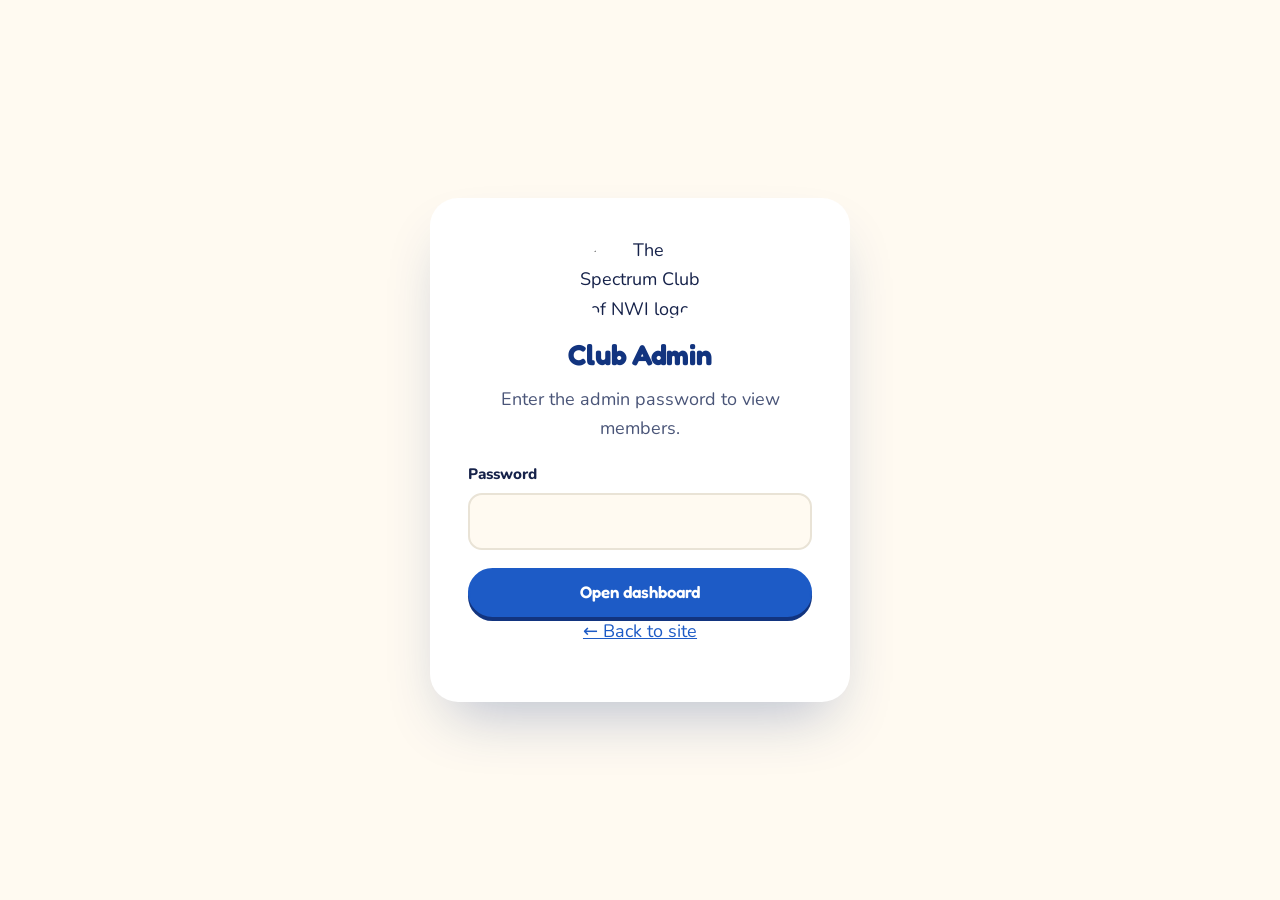
==== admin.html @ 2290398e "Add Spectrum Club website" ====
<!doctype html>
<html lang="en">
<head>
  <meta charset="utf-8" />
  <meta name="viewport" content="width=device-width, initial-scale=1" />
  <meta name="robots" content="noindex" />
  <title>Club Admin · Spectrum Club of NWI</title>
  <link rel="icon" href="assets/favicon.jpg" />
  <link href="https://fonts.googleapis.com/css2?family=Fredoka:wght@500;600;700&family=Nunito:wght@400;600;700;800&display=swap" rel="stylesheet" />
  <link rel="stylesheet" href="styles.css" />
  <style>
    body { background: var(--cream); }
    .gate { min-height: 100vh; display: grid; place-items: center; padding: 20px; }
    .gate .card { width: min(420px, 100%); text-align: center; }
    .gate img { width: 120px; margin: 0 auto 14px; border-radius: 50%; }
    .gate h1 { font-size: 1.8rem; }
    .gate p { color: var(--ink-2); }
    .gate .field { text-align: left; }
    .dash { display: none; padding: 36px 0 80px; }
    .dash.on { display: block; }
    .topbar { display: flex; align-items: center; justify-content: space-between; gap: 16px; flex-wrap: wrap; margin-bottom: 28px; }
    .topbar .actions { display: flex; gap: 10px; flex-wrap: wrap; }
    .banner { background: #fff6dc; border: 2px solid #ffe08a; color: #6b5200; border-radius: 16px; padding: 12px 18px; font-size: .95rem; margin-bottom: 24px; }
    .stats { display: grid; grid-template-columns: repeat(3, 1fr); gap: 18px; margin-bottom: 28px; }
    .stat { background: #fff; border-radius: 22px; padding: 22px 24px; box-shadow: var(--shadow); border-top: 6px solid var(--c, var(--blue)); }
    .stat small { display: block; font-weight: 800; text-transform: uppercase; letter-spacing: .1em; font-size: .78rem; color: var(--ink-2); }
    .stat b { font-family: var(--display); font-size: 2.8rem; color: var(--navy); line-height: 1.1; }
    .tabs { display: flex; gap: 8px; margin-bottom: 16px; }
    .tab { font: inherit; font-weight: 800; border: 2px solid var(--line); background: #fff; color: var(--ink); padding: 8px 18px; border-radius: 999px; cursor: pointer; }
    .tab[aria-selected=true] { background: var(--navy); border-color: var(--navy); color: #fff; }
    .panel { background: #fff; border-radius: 22px; box-shadow: var(--shadow); padding: 20px; }
    .panel input[type=search] { margin-bottom: 14px; }
    .table-wrap { overflow-x: auto; }
    table { width: 100%; border-collapse: collapse; font-size: .95rem; }
    th { text-align: left; font-size: .78rem; text-transform: uppercase; letter-spacing: .08em; color: var(--ink-2); padding: 10px 12px; border-bottom: 2px solid var(--line); white-space: nowrap; }
    td { padding: 12px; border-bottom: 1px solid var(--line); vertical-align: top; }
    tr:hover td { background: var(--cream); }
    .pill { display: inline-block; font-size: .8rem; font-weight: 800; padding: 2px 10px; border-radius: 999px; background: #e3f6e9; color: var(--green); }
    .empty { text-align: center; color: var(--ink-2); padding: 40px 10px; }
    .updated { color: var(--ink-2); font-size: .85rem; margin: 12px 0 0; }
    @media (max-width: 640px) { .stats { grid-template-columns: 1fr; } }
  </style>
</head>
<body>
  <section class="gate" id="gate">
    <form class="card" id="gate-form">
      <img src="assets/logo.jpg" alt="The Spectrum Club of NWI logo" />
      <h1>Club Admin</h1>
      <p>Enter the admin password to view members.</p>
      <div class="field">
        <label for="pass">Password</label>
        <input id="pass" type="password" autocomplete="current-password" required />
      </div>
      <button class="btn btn-block" id="gate-btn">Open dashboard</button>
      <p class="form-error" role="alert"></p>
      <p><a href="index.html">← Back to site</a></p>
    </form>
  </section>

  <section class="dash" id="dash">
    <div class="wrap">
      <div class="topbar">
        <a href="index.html" class="brand"><img src="assets/logo.jpg" alt="" width="48" height="48" /><span>Club Admin <em>Spectrum Club of NWI</em></span></a>
        <div class="actions">
          <button class="btn btn-ghost btn-sm" id="refresh">Refresh</button>
          <button class="btn btn-ghost btn-sm" id="export">Download CSV</button>
          <button class="btn btn-sm" id="logout">Log out</button>
        </div>
      </div>

      <div class="banner" id="demo-banner" hidden>
        <b>Demo mode:</b> the sign-ups shown here are only saved in this browser. Once the Google Sheet is connected (see SETUP.md), this dashboard shows every real member.
      </div>

      <div class="stats">
        <div class="stat" style="--c: var(--blue)"><small>Total members</small><b id="s-total">0</b></div>
        <div class="stat" style="--c: var(--green)"><small>Joined this month</small><b id="s-month">0</b></div>
        <div class="stat" style="--c: var(--purple)"><small>Messages</small><b id="s-msgs">0</b></div>
      </div>

      <div class="tabs" role="tablist">
        <button class="tab" role="tab" aria-selected="true" data-tab="members">Members</button>
        <button class="tab" role="tab" aria-selected="false" data-tab="messages">Messages</button>
      </div>
      <div class="panel">
        <input type="search" id="q" placeholder="Search by name, email, or phone…" aria-label="Search" />
        <div class="table-wrap"><table id="table"></table></div>
      </div>
      <p class="updated" id="updated"></p>
    </div>
  </section>

  <script src="config.js"></script>
  <script>
  (() => {
    const API = (window.SITE_CONFIG || {}).API_URL;
    const DEMO_PASS = "spectrum";
    const $ = s => document.querySelector(s);
    const ss = {
      get: k => { try { return sessionStorage.getItem(k); } catch { return null; } },
      set: (k, v) => { try { sessionStorage.setItem(k, v); } catch {} },
      del: k => { try { sessionStorage.removeItem(k); } catch {} },
    };
    const readLocal = k => { try { return JSON.parse(localStorage.getItem(k)) || []; } catch { return []; } };
    const esc = s => String(s ?? "").replace(/[&<>"']/g, c => ({ "&": "&amp;", "<": "&lt;", ">": "&gt;", '"': "&quot;", "'": "&#39;" }[c]));
    const fmt = iso => iso ? new Date(iso).toLocaleDateString(undefined, { month: "short", day: "numeric", year: "numeric" }) : "";

    let tab = "members";
    let db = { members: [], messages: [] };

    const cols = {
      members: [["name", "Name"], ["email", "Email"], ["phone", "Phone"], ["signupFor", "Signing up for"], ["participant", "Participant(s)"], ["waiver", "Waiver"], ["submittedAt", "Joined"]],
      messages: [["name", "Name"], ["email", "Email"], ["message", "Message"], ["submittedAt", "Received"]],
    };

    /* Load data: from the Google Sheet when connected, otherwise this browser (demo). */
    async function load(key) {
      if (!API) {
        if (key !== DEMO_PASS) throw new Error("unauthorized");
        return { members: readLocal("spectrum_members"), messages: readLocal("spectrum_messages") };
      }
      const res = await fetch(API, {
        method: "POST",
        headers: { "Content-Type": "text/plain;charset=utf-8" },
        body: JSON.stringify({ action: "list", key }),
      });
      const out = await res.json();
      if (!out.ok) throw new Error(out.error || "failed");
      return { members: out.members || [], messages: out.messages || [] };
    }

    function render() {
      const now = new Date();
      $("#s-total").textContent = db.members.length;
      $("#s-month").textContent = db.members.filter(m => { const d = new Date(m.submittedAt); return d.getMonth() === now.getMonth() && d.getFullYear() === now.getFullYear(); }).length;
      $("#s-msgs").textContent = db.messages.length;

      const q = $("#q").value.trim().toLowerCase();
      const rows = db[tab].slice().reverse().filter(r => !q || JSON.stringify(r).toLowerCase().includes(q));
      const c = cols[tab];
      const head = `<thead><tr>${c.map(([, l]) => `<th>${l}</th>`).join("")}</tr></thead>`;
      const body = rows.length
        ? rows.map(r => `<tr>${c.map(([k]) => {
            if (k === "waiver") return `<td><span class="pill">✓ Signed</span><br><small>${esc(r.signature)}</small></td>`;
            if (k === "submittedAt") return `<td>${fmt(r[k])}</td>`;
            if (k === "email") return `<td><a href="mailto:${esc(r[k])}">${esc(r[k])}</a></td>`;
            return `<td>${esc(r[k]) || "—"}</td>`;
          }).join("")}</tr>`).join("")
        : `<tr><td class="empty" colspan="${c.length}">${q ? "No matches." : tab === "members" ? "No members yet. Sign-ups will appear here." : "No messages yet."}</td></tr>`;
      $("#table").innerHTML = head + `<tbody>${body}</tbody>`;
      $("#updated").textContent = `Last updated ${new Date().toLocaleTimeString([], { hour: "numeric", minute: "2-digit" })}`;
    }

    async function unlock(key, btn) {
      const label = btn.textContent;
      btn.disabled = true; btn.textContent = "Loading…";
      try {
        db = await load(key);
        ss.set("spectrum_admin_key", key);
        $("#gate").style.display = "none";
        $("#dash").classList.add("on");
        $("#demo-banner").hidden = !!API;
        render();
        return true;
      } catch (err) {
        ss.del("spectrum_admin_key");
        $(".form-error").textContent = err.message === "unauthorized"
          ? "That password isn't right."
          : "Couldn't reach the member list. Check your connection and try again.";
        return false;
      } finally {
        btn.disabled = false; btn.textContent = label;
      }
    }

    const saved = ss.get("spectrum_admin_key");
    if (saved) unlock(saved, $("#gate-btn"));

    $("#gate-form").addEventListener("submit", e => {
      e.preventDefault();
      $(".form-error").textContent = "";
      unlock($("#pass").value, $("#gate-btn"));
    });
    $("#refresh").addEventListener("click", e => unlock(ss.get("spectrum_admin_key") || "", e.currentTarget));
    $("#logout").addEventListener("click", () => { ss.del("spectrum_admin_key"); location.reload(); });
    document.querySelectorAll(".tab").forEach(t => t.addEventListener("click", () => {
      tab = t.dataset.tab;
      document.querySelectorAll(".tab").forEach(x => x.setAttribute("aria-selected", x === t));
      render();
    }));
    $("#q").addEventListener("input", render);
    $("#export").addEventListener("click", () => {
      const keys = tab === "members"
        ? ["name", "email", "phone", "signupFor", "participant", "signature", "waiverSignedAt", "submittedAt"]
        : ["name", "email", "message", "submittedAt"];
      const csv = [keys.join(","), ...db[tab].map(r => keys.map(k => `"${String(r[k] ?? "").replace(/"/g, '""')}"`).join(","))].join("\n");
      const a = document.createElement("a");
      a.href = URL.createObjectURL(new Blob([csv], { type: "text/csv" }));
      a.download = `spectrum-club-${tab}-${new Date().toISOString().slice(0, 10)}.csv`;
      a.click();
    });
  })();
  </script>
</body>
</html>
---- styles.css ----
/* ============================================================
   The Spectrum Club of NWI — styles
   Colors pulled straight from the club logo.
   ============================================================ */
:root {
  --navy: #12347f;
  --blue: #1d5bc6;
  --blue-soft: #e7efff;
  --red: #e8262f;
  --yellow: #ffbf1a;
  --green: #1f9b45;
  --purple: #5a2ca0;
  --ink: #16224a;
  --ink-2: #4a5578;
  --cream: #fffaf1;
  --paper: #ffffff;
  --line: #e9e3d6;
  --radius: 22px;
  --shadow: 0 1px 2px rgba(18, 52, 127, .06), 0 10px 30px -10px rgba(18, 52, 127, .18);
  --shadow-lg: 0 30px 60px -20px rgba(18, 52, 127, .30);
  --display: "Fredoka", "Nunito", system-ui, sans-serif;
  --body: "Nunito", system-ui, -apple-system, sans-serif;
}

*, *::before, *::after { box-sizing: border-box; }
html { scroll-behavior: smooth; scroll-padding-top: 84px; }
body {
  margin: 0;
  font-family: var(--body);
  font-size: 18px;
  line-height: 1.65;
  color: var(--ink);
  background: var(--cream);
  -webkit-font-smoothing: antialiased;
  overflow-x: hidden;
}
img { max-width: 100%; height: auto; display: block; }
a { color: var(--blue); }
h1, h2, h3, h4 { font-family: var(--display); line-height: 1.1; margin: 0 0 .5em; color: var(--navy); font-weight: 700; letter-spacing: -.01em; }
h2 { font-size: clamp(2rem, 4.2vw, 3.1rem); }
h3 { font-size: 1.35rem; }
p { margin: 0 0 1em; }

.wrap { width: min(1160px, 100% - 40px); margin-inline: auto; }
.skip { position: absolute; left: -999px; top: 8px; background: var(--navy); color: #fff; padding: 8px 14px; border-radius: 10px; z-index: 100; }
.skip:focus { left: 8px; }
:focus-visible { outline: 3px solid var(--yellow); outline-offset: 3px; border-radius: 8px; }

/* ---------- buttons ---------- */
.btn {
  --bg: var(--blue);
  display: inline-flex; align-items: center; justify-content: center; gap: .5em;
  font-family: var(--display); font-weight: 600; font-size: 1.05rem;
  color: #fff; background: var(--bg);
  border: 2px solid var(--bg); border-radius: 999px;
  padding: .75em 1.5em; text-decoration: none; cursor: pointer;
  box-shadow: 0 4px 0 var(--navy);
  transition: transform .15s ease, box-shadow .15s ease, background .2s;
}
.btn:hover { transform: translateY(-2px); box-shadow: 0 6px 0 var(--navy); }
.btn:active { transform: translateY(3px); box-shadow: 0 1px 0 var(--navy); }
.btn-ghost { background: transparent; color: var(--navy); border-color: var(--navy); box-shadow: 0 4px 0 var(--navy); }
.btn-ghost:hover { background: var(--paper); }
.btn-sm { font-size: .95rem; padding: .5em 1.15em; box-shadow: 0 3px 0 var(--navy); }
.btn-lg { font-size: 1.15rem; padding: .85em 1.7em; }
.btn-block { width: 100%; }

/* ---------- nav ---------- */
.nav {
  position: sticky; top: 0; z-index: 50;
  background: color-mix(in srgb, var(--cream) 85%, transparent);
  backdrop-filter: saturate(1.4) blur(12px);
  -webkit-backdrop-filter: saturate(1.4) blur(12px);
  border-bottom: 1px solid transparent;
  transition: border-color .2s, box-shadow .2s;
}
.nav.scrolled { border-color: var(--line); box-shadow: 0 6px 20px -16px rgba(18,52,127,.4); }
.nav-inner { display: flex; align-items: center; justify-content: space-between; height: 76px; }
.brand { display: flex; align-items: center; gap: 12px; text-decoration: none; color: var(--navy); font-family: var(--display); font-weight: 700; font-size: 1.15rem; line-height: 1.05; }
.brand img { border-radius: 50%; background: #fff; box-shadow: 0 0 0 2px #fff, 0 0 0 4px var(--blue-soft); }
.brand em { display: block; font-style: normal; font-weight: 500; font-size: .8em; color: var(--blue); }
.nav-links { display: flex; align-items: center; gap: 30px; }
.nav-links a:not(.btn) { color: var(--ink); text-decoration: none; font-weight: 700; font-size: 1rem; position: relative; }
.nav-links a:not(.btn)::after { content: ""; position: absolute; left: 0; right: 0; bottom: -4px; height: 3px; border-radius: 3px; background: var(--yellow); transform: scaleX(0); transition: transform .2s; }
.nav-links a:not(.btn):hover::after, .nav-links a.active::after { transform: scaleX(1); }
.menu-btn { display: none; background: none; border: 0; padding: 10px; cursor: pointer; }
.menu-btn span { display: block; width: 24px; height: 3px; border-radius: 3px; background: var(--navy); margin: 4px 0; transition: transform .2s, opacity .2s; }

/* ---------- hero ---------- */
.hero { position: relative; padding: 64px 0 0; overflow: hidden; }
.hero-inner { display: grid; grid-template-columns: 1.1fr .9fr; gap: 48px; align-items: center; padding-bottom: 88px; position: relative; z-index: 1; }
.eyebrow { display: inline-flex; align-items: center; gap: 10px; font-weight: 800; text-transform: uppercase; letter-spacing: .12em; font-size: .8rem; color: var(--blue); background: var(--paper); padding: 8px 16px; border-radius: 999px; box-shadow: var(--shadow); }
.eyebrow .dot { width: 10px; height: 10px; border-radius: 50%; background: conic-gradient(var(--red), var(--yellow), var(--green), var(--blue), var(--purple), var(--red)); }
.hero h1 { font-size: clamp(2.7rem, 6.4vw, 5rem); margin: 22px 0 22px; }
.hl { position: relative; white-space: nowrap; color: var(--blue); }
.hl::after { content: ""; position: absolute; left: -4px; right: -4px; bottom: .06em; height: .3em; z-index: -1; border-radius: 6px; background: linear-gradient(90deg, var(--red), var(--yellow), var(--green), var(--blue), var(--purple)); opacity: .35; }
.lede { font-size: 1.22rem; color: var(--ink-2); max-width: 34em; }
.hero-cta { display: flex; flex-wrap: wrap; gap: 14px; margin: 30px 0 18px; }
.hero-note { color: var(--ink-2); font-size: .98rem; }
.hero-note strong { color: var(--green); }

.hero-art { position: relative; display: grid; place-items: center; }
.logo-disc {
  width: min(460px, 100%); aspect-ratio: 1; border-radius: 50%;
  background: #fff; display: grid; place-items: center;
  box-shadow: var(--shadow-lg), 0 0 0 14px rgba(255,255,255,.7), 0 0 0 15px var(--line);
  overflow: hidden;
}
.logo-disc img { width: 80%; height: auto; }
.chip {
  position: absolute; display: inline-flex; align-items: center; gap: 8px;
  background: var(--paper); border-radius: 999px; padding: 10px 18px 10px 12px;
  font-family: var(--display); font-weight: 600; color: var(--navy);
  box-shadow: var(--shadow); animation: bob 6s ease-in-out infinite;
}
.chip svg { width: 26px; height: 26px; }
.chip-a { top: 8%; left: -4%; } .chip-a svg { fill: var(--red); }
.chip-b { top: 46%; right: -6%; animation-delay: -2s; } .chip-b svg { fill: var(--green); }
.chip-c { bottom: 4%; left: 6%; animation-delay: -4s; } .chip-c svg { fill: var(--purple); }

.floaters { position: absolute; inset: 0; pointer-events: none; }
.fl { position: absolute; width: 90px; height: 90px; opacity: .14; animation: drift 14s ease-in-out infinite; }
.fl-1 { fill: var(--yellow); top: 10%; left: 46%; width: 70px; }
.fl-2 { fill: var(--blue); bottom: 18%; left: 2%; width: 120px; height: 120px; animation-delay: -3s; transform: rotate(20deg); }
.fl-3 { fill: var(--red); top: 4%; right: 3%; animation-delay: -6s; }
.fl-4 { fill: var(--green); bottom: 12%; left: 42%; width: 56px; animation-delay: -9s; }
.fl-5 { fill: var(--purple); top: 36%; left: -30px; width: 64px; animation-delay: -11s; }

@keyframes bob { 50% { transform: translateY(-10px); } }
@keyframes drift { 50% { transform: translate(10px, -16px) rotate(14deg); } }

.spectrum-bar { display: flex; height: 10px; }
.spectrum-bar i { flex: 1; }
.spectrum-bar i:nth-child(1) { background: var(--red); }
.spectrum-bar i:nth-child(2) { background: var(--yellow); }
.spectrum-bar i:nth-child(3) { background: var(--green); }
.spectrum-bar i:nth-child(4) { background: var(--blue); }
.spectrum-bar i:nth-child(5) { background: var(--navy); }
.spectrum-bar i:nth-child(6) { background: var(--purple); }

/* ---------- sections ---------- */
.section { padding: 110px 0; }
.section-head { max-width: 720px; margin-bottom: 52px; }
.section-head.center { margin-inline: auto; text-align: center; }
.kicker { display: inline-block; font-weight: 800; text-transform: uppercase; letter-spacing: .14em; font-size: .82rem; color: var(--red); margin-bottom: 12px; }
.kicker.light { color: var(--yellow); }
.sub { color: var(--ink-2); font-size: 1.15rem; }

/* about */
.about { background: var(--paper); }
.about-grid { display: grid; grid-template-columns: 1fr 1fr; gap: 64px; align-items: start; }
.about-text > p { font-size: 1.15rem; color: var(--ink-2); }
.about-text > p:first-child { font-size: 1.35rem; color: var(--ink); font-weight: 600; }
.mission { position: relative; margin: 34px 0 0; padding: 30px 32px 30px 96px; background: var(--blue-soft); border-radius: var(--radius); overflow: hidden; }
.mission svg { position: absolute; left: 22px; top: 28px; width: 54px; height: 54px; fill: var(--blue); }
.mission p { margin: 0; font-family: var(--display); font-weight: 500; font-size: 1.3rem; line-height: 1.4; color: var(--navy); }
.mission .kicker { display: block; color: var(--blue); font-family: var(--body); margin-bottom: 6px; }
.values { list-style: none; padding: 0; margin: 0; display: grid; grid-template-columns: 1fr 1fr; gap: 18px; }
.v { --c: var(--blue); background: var(--cream); border: 2px solid var(--line); border-radius: var(--radius); padding: 26px 24px; transition: transform .2s, border-color .2s, box-shadow .2s; }
.v:hover { transform: translateY(-4px); border-color: var(--c); box-shadow: var(--shadow); }
.v svg { width: 46px; height: 46px; fill: var(--c); margin-bottom: 10px; }
.v h3 { margin-bottom: .3em; }
.v p { margin: 0; color: var(--ink-2); font-size: 1rem; }
.v:nth-child(even) { transform: translateY(28px); }
.v:nth-child(even):hover { transform: translateY(24px); }
.v-red { --c: var(--red); } .v-yellow { --c: #e6a700; } .v-green { --c: var(--green); } .v-purple { --c: var(--purple); }

/* team */
.team { background: var(--cream); position: relative; }
.team-grid { display: grid; grid-template-columns: repeat(3, 1fr); gap: 28px; }
.member { --c: var(--blue); text-align: center; background: var(--paper); border-radius: 28px; padding: 40px 30px 34px; box-shadow: var(--shadow); position: relative; transition: transform .25s; }
.member:hover { transform: translateY(-6px); }
.member::before { content: ""; position: absolute; top: 0; left: 30px; right: 30px; height: 6px; border-radius: 0 0 6px 6px; background: var(--c); }
.avatar {
  width: 168px; height: 168px; margin: 0 auto 22px; border-radius: 50%;
  padding: 6px; background: conic-gradient(from 200deg, var(--red), var(--yellow), var(--green), var(--blue), var(--purple), var(--red));
  position: relative;
}
.avatar > span, .avatar > img {
  width: 100%; height: 100%; border-radius: 50%; border: 6px solid #fff; object-fit: cover;
  display: grid; place-items: center; background: color-mix(in srgb, var(--c) 14%, #fff);
  font-family: var(--display); font-size: 2.8rem; font-weight: 700; color: var(--c);
}
.avatar svg { width: 60px; height: 60px; fill: var(--c); }
.role { display: inline-block; font-weight: 800; font-size: .85rem; letter-spacing: .08em; text-transform: uppercase; color: var(--c); background: color-mix(in srgb, var(--c) 10%, #fff); padding: 4px 14px; border-radius: 999px; }
.bio { color: var(--ink-2); font-size: 1rem; margin: 14px 0 0; }
.more { margin-top: 16px; text-align: left; }
.more summary { cursor: pointer; text-align: center; font-family: var(--display); font-weight: 600; color: var(--c); list-style: none; padding: 8px 0; }
.more summary::-webkit-details-marker { display: none; }
.more summary::after { content: " +"; }
.more[open] summary::after { content: " –"; }
.more p { color: var(--ink-2); font-size: .97rem; margin: 12px 0 0; }
.team-grid { align-items: start; }
.m-blue { --c: var(--blue); } .m-red { --c: var(--red); } .m-green { --c: var(--green); }

/* membership */
.membership { background: var(--navy); color: #dfe7ff; position: relative; overflow: hidden; }
.membership::before, .membership::after { content: ""; position: absolute; border-radius: 50%; filter: blur(10px); opacity: .5; }
.membership::before { width: 520px; height: 520px; left: -200px; top: -160px; background: radial-gradient(circle, var(--blue), transparent 70%); }
.membership::after { width: 420px; height: 420px; right: -140px; bottom: -160px; background: radial-gradient(circle, var(--purple), transparent 70%); }
.member-grid { display: grid; grid-template-columns: .9fr 1.1fr; gap: 60px; align-items: center; position: relative; z-index: 1; }
.member-pitch h2 { color: #fff; }
.member-pitch > p { font-size: 1.15rem; }
.perks { list-style: none; padding: 0; margin: 26px 0 34px; display: grid; gap: 12px; }
.perks li { display: flex; align-items: center; gap: 12px; font-weight: 700; color: #fff; }
.tick { display: grid; place-items: center; width: 28px; height: 28px; border-radius: 50%; background: var(--yellow); color: var(--navy); font-size: .9rem; flex: none; }
.steps-legend { display: flex; gap: 10px; flex-wrap: wrap; }
.steps-legend div { display: inline-flex; align-items: center; gap: 8px; background: rgba(255,255,255,.08); border: 1px solid rgba(255,255,255,.14); padding: 6px 14px 6px 6px; border-radius: 999px; font-size: .92rem; font-weight: 700; }
.steps-legend b { display: grid; place-items: center; width: 26px; height: 26px; border-radius: 50%; background: #fff; color: var(--navy); font-family: var(--display); }

.card { background: var(--paper); border-radius: 28px; box-shadow: var(--shadow-lg); padding: 38px; color: var(--ink); }
.form-card { position: relative; }
.progress { height: 8px; background: var(--blue-soft); border-radius: 8px; margin-bottom: 26px; overflow: hidden; }
.progress .bar { display: block; height: 100%; width: 33%; border-radius: 8px; background: linear-gradient(90deg, var(--red), var(--yellow), var(--green), var(--blue), var(--purple)); background-size: 300% 100%; transition: width .4s ease; }
fieldset { border: 0; margin: 0; padding: 0; min-width: 0; }
legend { font-family: var(--display); font-weight: 700; font-size: 1.6rem; color: var(--navy); margin-bottom: 18px; padding: 0; }
.step { display: none; }
.step.is-active { display: block; animation: stepIn .35s ease; }
@keyframes stepIn { from { opacity: 0; transform: translateX(14px); } }

.field { margin-bottom: 18px; }
.field label { display: block; font-weight: 800; font-size: .95rem; margin-bottom: 6px; color: var(--ink); }
.row { display: grid; grid-template-columns: 1fr 1fr; gap: 16px; }
input, select, textarea {
  width: 100%; font: inherit; font-size: 1rem; color: var(--ink);
  background: var(--cream); border: 2px solid var(--line); border-radius: 14px;
  padding: 13px 16px; transition: border-color .2s, box-shadow .2s, background .2s;
}
input:focus, select:focus, textarea:focus { outline: none; border-color: var(--blue); background: #fff; box-shadow: 0 0 0 4px var(--blue-soft); }
.invalid { border-color: var(--red) !important; box-shadow: 0 0 0 4px #fde3e4 !important; }
textarea { resize: vertical; }
.hidden { display: none; }
.hp { position: absolute !important; left: -9999px; width: 1px; height: 1px; opacity: 0; }
.signature { font-family: "Fredoka", cursive; font-size: 1.25rem; }

.waiver { max-height: 220px; overflow-y: auto; background: var(--cream); border: 2px solid var(--line); border-radius: 16px; padding: 18px 20px; font-size: .92rem; color: var(--ink-2); margin-bottom: 16px; }
.waiver h4 { font-size: 1.05rem; }
.waiver p { margin-bottom: .8em; }
.muted { font-style: italic; opacity: .8; }
.check { display: flex; gap: 12px; align-items: flex-start; margin-bottom: 18px; cursor: pointer; font-weight: 700; }
.check input { width: 22px; height: 22px; flex: none; margin-top: 3px; accent-color: var(--blue); }
.btn-row { display: flex; gap: 12px; justify-content: space-between; }
.btn-row .btn[type=submit] { flex: 1; }
.form-error { color: var(--red); font-weight: 700; margin: 14px 0 0; min-height: 0; }
.form-error:empty { display: none; }

.done { text-align: center; padding: 30px 0 10px; }
.done.is-active { display: block; }
.done h3 { font-size: 1.9rem; }
.done p { color: var(--ink-2); }
.confetti { display: flex; justify-content: center; gap: 6px; margin-bottom: 18px; }
.confetti svg { width: 48px; height: 48px; animation: pop .6s cubic-bezier(.3,1.6,.5,1) both; }
.confetti svg:nth-child(1) { fill: var(--red); }
.confetti svg:nth-child(2) { fill: var(--yellow); animation-delay: .08s; }
.confetti svg:nth-child(3) { fill: var(--green); animation-delay: .16s; }
.confetti svg:nth-child(4) { fill: var(--purple); animation-delay: .24s; }
@keyframes pop { from { transform: scale(0) rotate(-40deg); opacity: 0; } }

/* contact */
.contact { background: var(--paper); }
.contact-grid { display: grid; grid-template-columns: 1fr 1fr; gap: 64px; align-items: start; }
.contact-cards { display: grid; gap: 14px; margin-top: 30px; }
.c-card { display: flex; align-items: center; gap: 16px; padding: 16px 20px; border: 2px solid var(--line); border-radius: 18px; text-decoration: none; color: var(--ink); font-weight: 700; background: var(--cream); transition: border-color .2s, transform .2s; overflow-wrap: anywhere; }
.c-card:hover { border-color: var(--blue); transform: translateX(4px); }
.c-card small { display: block; font-size: .78rem; text-transform: uppercase; letter-spacing: .1em; color: var(--ink-2); }
.ico { width: 48px; height: 48px; flex: none; display: grid; place-items: center; border-radius: 14px; color: #fff; font-size: 1.3rem; font-weight: 800; font-family: var(--display); }
.ico-blue { background: var(--blue); } .ico-green { background: var(--green); } .ico-purple { background: var(--purple); }
.contact-form { box-shadow: var(--shadow); border: 2px solid var(--line); }
.form-ok { color: var(--green); font-weight: 800; margin: 14px 0 0; text-align: center; }
.form-ok:empty { display: none; }

/* footer */
.footer { background: var(--cream); }
.footer-inner { display: flex; flex-wrap: wrap; align-items: center; justify-content: space-between; gap: 22px; padding: 40px 0; }
.footer nav { display: flex; gap: 24px; flex-wrap: wrap; }
.footer nav a { color: var(--ink); font-weight: 700; text-decoration: none; }
.footer nav a:hover { color: var(--blue); }
.fine { width: 100%; margin: 0; padding-top: 22px; border-top: 1px solid var(--line); color: var(--ink-2); font-size: .9rem; }
.fine a { color: var(--ink-2); }

.preview-note { background: var(--navy); color: #dfe7ff; text-align: center; font-size: .85rem; padding: 7px 16px; }
.preview-note b { color: var(--yellow); }

/* reveal on scroll */
.reveal { opacity: 0; transform: translateY(24px); transition: opacity .7s ease, transform .7s ease; }
.reveal.in { opacity: 1; transform: none; }

/* ---------- responsive ---------- */
@media (max-width: 960px) {
  .hero-inner, .about-grid, .member-grid, .contact-grid { grid-template-columns: 1fr; }
  .hero-inner { gap: 40px; text-align: center; }
  .hero-cta { justify-content: center; }
  .lede { margin-inline: auto; }
  .hero-art { max-width: 420px; margin: 0 auto; }
  .team-grid { grid-template-columns: 1fr; max-width: 460px; margin: 0 auto; }
  .v:nth-child(even), .v:nth-child(even):hover { transform: none; }
  .section { padding: 80px 0; }
}
@media (max-width: 820px) {
  .menu-btn { display: block; }
  .nav-links {
    position: absolute; top: 76px; left: 0; right: 0; flex-direction: column; gap: 6px;
    background: var(--cream); padding: 16px 20px 24px; border-bottom: 1px solid var(--line);
    box-shadow: 0 20px 30px -20px rgba(18,52,127,.3);
    display: none;
  }
  .nav-links.open { display: flex; }
  .nav-links a:not(.btn) { padding: 10px 0; font-size: 1.1rem; }
  .menu-btn[aria-expanded=true] span:nth-child(1) { transform: translateY(7px) rotate(45deg); }
  .menu-btn[aria-expanded=true] span:nth-child(2) { opacity: 0; }
  .menu-btn[aria-expanded=true] span:nth-child(3) { transform: translateY(-7px) rotate(-45deg); }
}
@media (max-width: 560px) {
  body { font-size: 17px; }
  .wrap { width: calc(100% - 32px); }
  .row, .values { grid-template-columns: 1fr; }
  .card { padding: 26px 20px; }
  .chip { font-size: .85rem; padding: 7px 14px 7px 9px; }
  .chip-a { left: 0; } .chip-b { right: 0; }
  .mission { padding: 86px 22px 24px; }
  .mission svg { left: 22px; top: 22px; }
  .hl { white-space: normal; }
}
@media (prefers-reduced-motion: reduce) {
  *, *::before, *::after { animation: none !important; transition: none !important; }
  html { scroll-behavior: auto; }
  .reveal { opacity: 1; transform: none; }
}
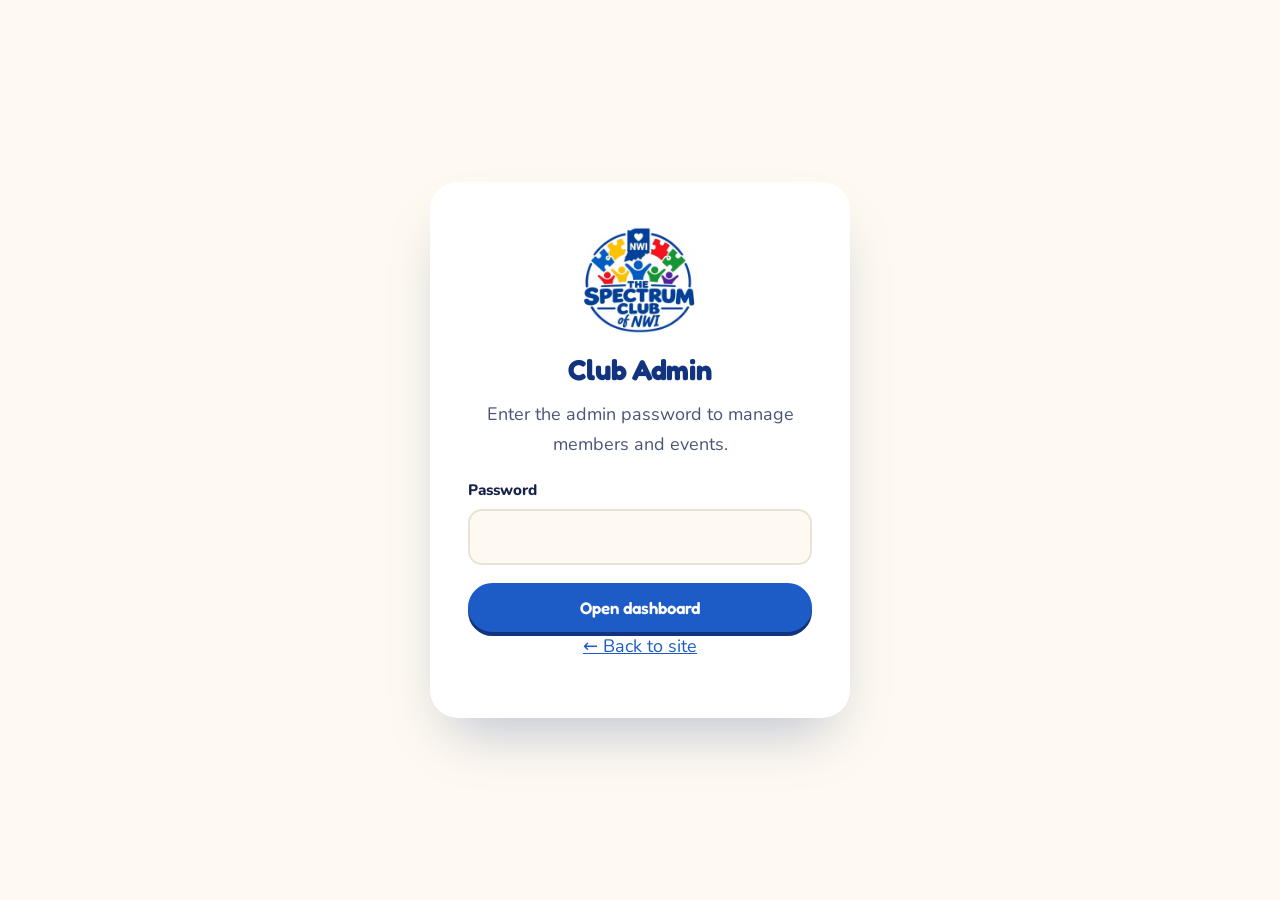
==== commit b2d32fd2: "Club updates: roles, Dawn's bio, events, membership changes" ====
--- a/admin.html
+++ b/admin.html
@@ -21,11 +21,11 @@
     .topbar { display: flex; align-items: center; justify-content: space-between; gap: 16px; flex-wrap: wrap; margin-bottom: 28px; }
     .topbar .actions { display: flex; gap: 10px; flex-wrap: wrap; }
     .banner { background: #fff6dc; border: 2px solid #ffe08a; color: #6b5200; border-radius: 16px; padding: 12px 18px; font-size: .95rem; margin-bottom: 24px; }
-    .stats { display: grid; grid-template-columns: repeat(3, 1fr); gap: 18px; margin-bottom: 28px; }
+    .stats { display: grid; grid-template-columns: repeat(4, 1fr); gap: 18px; margin-bottom: 28px; }
     .stat { background: #fff; border-radius: 22px; padding: 22px 24px; box-shadow: var(--shadow); border-top: 6px solid var(--c, var(--blue)); }
     .stat small { display: block; font-weight: 800; text-transform: uppercase; letter-spacing: .1em; font-size: .78rem; color: var(--ink-2); }
     .stat b { font-family: var(--display); font-size: 2.8rem; color: var(--navy); line-height: 1.1; }
-    .tabs { display: flex; gap: 8px; margin-bottom: 16px; }
+    .tabs { display: flex; gap: 8px; margin-bottom: 16px; flex-wrap: wrap; }
     .tab { font: inherit; font-weight: 800; border: 2px solid var(--line); background: #fff; color: var(--ink); padding: 8px 18px; border-radius: 999px; cursor: pointer; }
     .tab[aria-selected=true] { background: var(--navy); border-color: var(--navy); color: #fff; }
     .panel { background: #fff; border-radius: 22px; box-shadow: var(--shadow); padding: 20px; }
@@ -36,9 +36,31 @@
     td { padding: 12px; border-bottom: 1px solid var(--line); vertical-align: top; }
     tr:hover td { background: var(--cream); }
     .pill { display: inline-block; font-size: .8rem; font-weight: 800; padding: 2px 10px; border-radius: 999px; background: #e3f6e9; color: var(--green); }
+    .pill.no { background: #f1f1f4; color: var(--ink-2); }
     .empty { text-align: center; color: var(--ink-2); padding: 40px 10px; }
     .updated { color: var(--ink-2); font-size: .85rem; margin: 12px 0 0; }
-    @media (max-width: 640px) { .stats { grid-template-columns: 1fr; } }
+    .hidden-panel { display: none; }
+
+    /* events editor */
+    .ev-grid { display: grid; grid-template-columns: minmax(0, 1fr) minmax(0, 1.2fr); gap: 28px; align-items: start; }
+    .ev-form h2, .ev-list h2 { font-size: 1.4rem; margin-bottom: 14px; }
+    .ev-form .row { grid-template-columns: 1fr 1fr; }
+    .ev-item { display: flex; gap: 16px; align-items: flex-start; padding: 14px 0; border-bottom: 1px solid var(--line); }
+    .ev-item:last-child { border-bottom: 0; }
+    .ev-item .d { flex: none; width: 58px; height: 62px; border-radius: 14px; background: var(--blue); color: #fff; display: grid; place-content: center; text-align: center; font-family: var(--display); }
+    .ev-item .d small { font-size: .75rem; text-transform: uppercase; }
+    .ev-item .d b { font-size: 1.5rem; line-height: 1; }
+    .ev-item.past .d { background: #b8bdcc; }
+    .ev-item .info { flex: 1; min-width: 0; }
+    .ev-item h3 { font-size: 1.1rem; margin: 0 0 2px; }
+    .ev-item p { margin: 0; color: var(--ink-2); font-size: .92rem; }
+    .del { font: inherit; font-weight: 800; font-size: .85rem; background: none; border: 2px solid var(--line); color: var(--ink-2); border-radius: 999px; padding: 4px 12px; cursor: pointer; white-space: nowrap; }
+    .del:hover { border-color: var(--red); color: var(--red); }
+    .del.confirm { background: var(--red); border-color: var(--red); color: #fff; }
+    .ev-ok { color: var(--green); font-weight: 800; margin: 12px 0 0; }
+    .ev-ok:empty { display: none; }
+    @media (max-width: 860px) { .stats { grid-template-columns: 1fr 1fr; } .ev-grid { grid-template-columns: 1fr; } }
+    @media (max-width: 480px) { .ev-form .row { grid-template-columns: 1fr; } }
   </style>
 </head>
 <body>
@@ -46,7 +68,7 @@
     <form class="card" id="gate-form">
       <img src="assets/logo.jpg" alt="The Spectrum Club of NWI logo" />
       <h1>Club Admin</h1>
-      <p>Enter the admin password to view members.</p>
+      <p>Enter the admin password to manage members and events.</p>
       <div class="field">
         <label for="pass">Password</label>
         <input id="pass" type="password" autocomplete="current-password" required />
@@ -69,23 +91,64 @@
       </div>
 
       <div class="banner" id="demo-banner" hidden>
-        <b>Demo mode:</b> the sign-ups shown here are only saved in this browser. Once the Google Sheet is connected (see SETUP.md), this dashboard shows every real member.
+        <b>Demo mode:</b> members and events shown here are only saved in this browser. Once the Google Sheet is connected (see SETUP.md), this dashboard manages the real site.
       </div>
 
       <div class="stats">
         <div class="stat" style="--c: var(--blue)"><small>Total members</small><b id="s-total">0</b></div>
         <div class="stat" style="--c: var(--green)"><small>Joined this month</small><b id="s-month">0</b></div>
+        <div class="stat" style="--c: var(--red)"><small>Upcoming events</small><b id="s-events">0</b></div>
         <div class="stat" style="--c: var(--purple)"><small>Messages</small><b id="s-msgs">0</b></div>
       </div>
 
       <div class="tabs" role="tablist">
         <button class="tab" role="tab" aria-selected="true" data-tab="members">Members</button>
+        <button class="tab" role="tab" aria-selected="false" data-tab="events">Events</button>
         <button class="tab" role="tab" aria-selected="false" data-tab="messages">Messages</button>
       </div>
-      <div class="panel">
+
+      <div class="panel" id="table-panel">
         <input type="search" id="q" placeholder="Search by name, email, or phone…" aria-label="Search" />
         <div class="table-wrap"><table id="table"></table></div>
       </div>
+
+      <div class="panel hidden-panel" id="events-panel">
+        <div class="ev-grid">
+          <form class="ev-form" id="ev-form" novalidate>
+            <h2>Add an event</h2>
+            <div class="field">
+              <label for="ev-title">Event name</label>
+              <input id="ev-title" name="title" type="text" placeholder="Board Game Night" required />
+            </div>
+            <div class="row">
+              <div class="field">
+                <label for="ev-date">Date</label>
+                <input id="ev-date" name="date" type="date" required />
+              </div>
+              <div class="field">
+                <label for="ev-time">Time</label>
+                <input id="ev-time" name="time" type="text" placeholder="6:30 – 8:30 PM" />
+              </div>
+            </div>
+            <div class="field">
+              <label for="ev-loc">Location</label>
+              <input id="ev-loc" name="location" type="text" placeholder="Place name, city" />
+            </div>
+            <div class="field">
+              <label for="ev-desc">Details</label>
+              <textarea id="ev-desc" name="description" rows="4" placeholder="What to expect, what to bring, cost (if any)…"></textarea>
+            </div>
+            <button class="btn btn-block" id="ev-add">Add event to website</button>
+            <p class="form-error" id="ev-err" role="alert"></p>
+            <p class="ev-ok" id="ev-ok" role="status"></p>
+          </form>
+          <div class="ev-list">
+            <h2>Your events</h2>
+            <div id="ev-items"></div>
+          </div>
+        </div>
+      </div>
+
       <p class="updated" id="updated"></p>
     </div>
   </section>
@@ -94,46 +157,72 @@
   <script>
   (() => {
     const API = (window.SITE_CONFIG || {}).API_URL;
-    const DEMO_PASS = "spectrum";
+    const DEMO_PASS = "spectrum"; // demo mode only; the real password lives in Google (SETUP.md)
     const $ = s => document.querySelector(s);
+    const $$ = s => [...document.querySelectorAll(s)];
     const ss = {
       get: k => { try { return sessionStorage.getItem(k); } catch { return null; } },
       set: (k, v) => { try { sessionStorage.setItem(k, v); } catch {} },
       del: k => { try { sessionStorage.removeItem(k); } catch {} },
     };
-    const readLocal = k => { try { return JSON.parse(localStorage.getItem(k)) || []; } catch { return []; } };
+    const local = {
+      read: k => { try { return JSON.parse(localStorage.getItem(k)) || []; } catch { return []; } },
+      write: (k, v) => { try { localStorage.setItem(k, JSON.stringify(v)); } catch {} },
+    };
     const esc = s => String(s ?? "").replace(/[&<>"']/g, c => ({ "&": "&amp;", "<": "&lt;", ">": "&gt;", '"': "&quot;", "'": "&#39;" }[c]));
     const fmt = iso => iso ? new Date(iso).toLocaleDateString(undefined, { month: "short", day: "numeric", year: "numeric" }) : "";
+    const toDate = s => { const [y, m, d] = String(s).split("-").map(Number); return new Date(y, (m || 1) - 1, d || 1); };
+    const today = () => { const t = new Date(); t.setHours(0, 0, 0, 0); return t; };
 
     let tab = "members";
-    let db = { members: [], messages: [] };
+    let key = "";
+    let db = { members: [], messages: [], events: [] };
 
     const cols = {
-      members: [["name", "Name"], ["email", "Email"], ["phone", "Phone"], ["signupFor", "Signing up for"], ["participant", "Participant(s)"], ["waiver", "Waiver"], ["submittedAt", "Joined"]],
+      members: [["name", "Name"], ["email", "Email"], ["phone", "Phone"], ["onSpectrum", "On the spectrum"], ["mediaConsent", "Photo / social OK"], ["waiver", "Waiver"], ["submittedAt", "Joined"]],
       messages: [["name", "Name"], ["email", "Email"], ["message", "Message"], ["submittedAt", "Received"]],
     };
 
-    /* Load data: from the Google Sheet when connected, otherwise this browser (demo). */
-    async function load(key) {
-      if (!API) {
-        if (key !== DEMO_PASS) throw new Error("unauthorized");
-        return { members: readLocal("spectrum_members"), messages: readLocal("spectrum_messages") };
-      }
-      const res = await fetch(API, {
-        method: "POST",
-        headers: { "Content-Type": "text/plain;charset=utf-8" },
-        body: JSON.stringify({ action: "list", key }),
-      });
+    /* ---------- data access: Google Sheet when connected, this browser in demo mode ---------- */
+    async function api(body) {
+      const res = await fetch(API, { method: "POST", headers: { "Content-Type": "text/plain;charset=utf-8" }, body: JSON.stringify({ ...body, key }) });
       const out = await res.json();
       if (!out.ok) throw new Error(out.error || "failed");
-      return { members: out.members || [], messages: out.messages || [] };
-    }
-
+      return out;
+    }
+    async function loadAll(k) {
+      if (!API) {
+        if (k !== DEMO_PASS) throw new Error("unauthorized");
+        return { members: local.read("spectrum_members"), messages: local.read("spectrum_messages"), events: local.read("spectrum_events") };
+      }
+      key = k;
+      const out = await api({ action: "list" });
+      return { members: out.members || [], messages: out.messages || [], events: out.events || [] };
+    }
+    async function addEvent(ev) {
+      if (!API) { const all = local.read("spectrum_events"); all.push({ ...ev, id: String(Date.now()) }); local.write("spectrum_events", all); return; }
+      await api({ action: "addEvent", event: ev });
+    }
+    async function deleteEvent(id) {
+      if (!API) { local.write("spectrum_events", local.read("spectrum_events").filter(e => String(e.id) !== String(id))); return; }
+      await api({ action: "deleteEvent", id });
+    }
+
+    /* ---------- rendering ---------- */
     function render() {
       const now = new Date();
+      const upcoming = db.events.filter(e => e.date && toDate(e.date) >= today());
       $("#s-total").textContent = db.members.length;
       $("#s-month").textContent = db.members.filter(m => { const d = new Date(m.submittedAt); return d.getMonth() === now.getMonth() && d.getFullYear() === now.getFullYear(); }).length;
+      $("#s-events").textContent = upcoming.length;
       $("#s-msgs").textContent = db.messages.length;
+
+      $("#table-panel").classList.toggle("hidden-panel", tab === "events");
+      $("#events-panel").classList.toggle("hidden-panel", tab !== "events");
+      $("#export").style.display = tab === "events" ? "none" : "";
+      $("#updated").textContent = `Last updated ${new Date().toLocaleTimeString([], { hour: "numeric", minute: "2-digit" })}`;
+
+      if (tab === "events") return renderEvents();
 
       const q = $("#q").value.trim().toLowerCase();
       const rows = db[tab].slice().reverse().filter(r => !q || JSON.stringify(r).toLowerCase().includes(q));
@@ -142,56 +231,112 @@
       const body = rows.length
         ? rows.map(r => `<tr>${c.map(([k]) => {
             if (k === "waiver") return `<td><span class="pill">✓ Signed</span><br><small>${esc(r.signature)}</small></td>`;
+            if (k === "mediaConsent" || k === "onSpectrum") return `<td><span class="pill ${r[k] === "Yes" ? "" : "no"}">${r[k] === "Yes" ? "Yes" : "No"}</span></td>`;
             if (k === "submittedAt") return `<td>${fmt(r[k])}</td>`;
             if (k === "email") return `<td><a href="mailto:${esc(r[k])}">${esc(r[k])}</a></td>`;
             return `<td>${esc(r[k]) || "—"}</td>`;
           }).join("")}</tr>`).join("")
         : `<tr><td class="empty" colspan="${c.length}">${q ? "No matches." : tab === "members" ? "No members yet. Sign-ups will appear here." : "No messages yet."}</td></tr>`;
       $("#table").innerHTML = head + `<tbody>${body}</tbody>`;
-      $("#updated").textContent = `Last updated ${new Date().toLocaleTimeString([], { hour: "numeric", minute: "2-digit" })}`;
-    }
-
-    async function unlock(key, btn) {
+    }
+
+    function renderEvents() {
+      const list = db.events.slice().sort((a, b) => toDate(a.date) - toDate(b.date));
+      const t = today();
+      $("#ev-items").innerHTML = list.length ? list.map(e => {
+        const d = toDate(e.date);
+        const past = d < t;
+        return `<div class="ev-item ${past ? "past" : ""}">
+          <div class="d"><small>${esc(d.toLocaleDateString(undefined, { month: "short" }))}</small><b>${d.getDate()}</b></div>
+          <div class="info"><h3>${esc(e.title)}</h3><p>${[past ? "Past event" : "", e.time, e.location].filter(Boolean).map(esc).join(" · ")}</p></div>
+          <button class="del" data-id="${esc(e.id)}">Delete</button>
+        </div>`;
+      }).join("") : `<p class="empty">No events yet. Add your first one and it will show on the website right away.</p>`;
+    }
+
+    async function refresh(btn) {
+      const label = btn.textContent;
+      btn.disabled = true; btn.textContent = "Loading…";
+      try { db = await loadAll(ss.get("spectrum_admin_key") || ""); render(); }
+      finally { btn.disabled = false; btn.textContent = label; }
+    }
+
+    async function unlock(k, btn) {
       const label = btn.textContent;
       btn.disabled = true; btn.textContent = "Loading…";
       try {
-        db = await load(key);
-        ss.set("spectrum_admin_key", key);
+        db = await loadAll(k);
+        ss.set("spectrum_admin_key", k);
         $("#gate").style.display = "none";
         $("#dash").classList.add("on");
         $("#demo-banner").hidden = !!API;
         render();
-        return true;
       } catch (err) {
         ss.del("spectrum_admin_key");
-        $(".form-error").textContent = err.message === "unauthorized"
+        $("#gate .form-error").textContent = err.message === "unauthorized"
           ? "That password isn't right."
           : "Couldn't reach the member list. Check your connection and try again.";
-        return false;
       } finally {
         btn.disabled = false; btn.textContent = label;
       }
     }
 
+    /* ---------- wiring ---------- */
     const saved = ss.get("spectrum_admin_key");
     if (saved) unlock(saved, $("#gate-btn"));
 
     $("#gate-form").addEventListener("submit", e => {
       e.preventDefault();
-      $(".form-error").textContent = "";
+      $("#gate .form-error").textContent = "";
       unlock($("#pass").value, $("#gate-btn"));
     });
-    $("#refresh").addEventListener("click", e => unlock(ss.get("spectrum_admin_key") || "", e.currentTarget));
+    $("#refresh").addEventListener("click", e => refresh(e.currentTarget));
     $("#logout").addEventListener("click", () => { ss.del("spectrum_admin_key"); location.reload(); });
-    document.querySelectorAll(".tab").forEach(t => t.addEventListener("click", () => {
+    $$(".tab").forEach(t => t.addEventListener("click", () => {
       tab = t.dataset.tab;
-      document.querySelectorAll(".tab").forEach(x => x.setAttribute("aria-selected", x === t));
+      $$(".tab").forEach(x => x.setAttribute("aria-selected", x === t));
       render();
     }));
     $("#q").addEventListener("input", render);
+
+    $("#ev-form").addEventListener("submit", async e => {
+      e.preventDefault();
+      const f = Object.fromEntries(new FormData(e.target));
+      $("#ev-err").textContent = ""; $("#ev-ok").textContent = "";
+      if (!f.title.trim()) { $("#ev-err").textContent = "Please give the event a name."; $("#ev-title").focus(); return; }
+      if (!f.date) { $("#ev-err").textContent = "Please pick a date."; $("#ev-date").focus(); return; }
+      const btn = $("#ev-add");
+      btn.disabled = true; btn.textContent = "Adding…";
+      try {
+        await addEvent({ title: f.title.trim(), date: f.date, time: f.time.trim(), location: f.location.trim(), description: f.description.trim() });
+        e.target.reset();
+        db = await loadAll(ss.get("spectrum_admin_key") || "");
+        render();
+        $("#ev-ok").textContent = "Added! It's now on the website.";
+      } catch {
+        $("#ev-err").textContent = "Couldn't add the event. Please try again.";
+      } finally {
+        btn.disabled = false; btn.textContent = "Add event to website";
+      }
+    });
+
+    // Two-step delete (no pop-up): first click asks, second click deletes.
+    $("#ev-items").addEventListener("click", async e => {
+      const b = e.target.closest(".del");
+      if (!b) return;
+      if (!b.classList.contains("confirm")) {
+        $$(".del.confirm").forEach(x => { x.classList.remove("confirm"); x.textContent = "Delete"; });
+        b.classList.add("confirm"); b.textContent = "Tap again to delete";
+        return;
+      }
+      b.disabled = true; b.textContent = "Deleting…";
+      try { await deleteEvent(b.dataset.id); db = await loadAll(ss.get("spectrum_admin_key") || ""); render(); }
+      catch { b.disabled = false; b.textContent = "Try again"; }
+    });
+
     $("#export").addEventListener("click", () => {
       const keys = tab === "members"
-        ? ["name", "email", "phone", "signupFor", "participant", "signature", "waiverSignedAt", "submittedAt"]
+        ? ["name", "email", "phone", "onSpectrum", "mediaConsent", "signature", "waiverSignedAt", "submittedAt"]
         : ["name", "email", "message", "submittedAt"];
       const csv = [keys.join(","), ...db[tab].map(r => keys.map(k => `"${String(r[k] ?? "").replace(/"/g, '""')}"`).join(","))].join("\n");
       const a = document.createElement("a");
--- a/styles.css
+++ b/styles.css
@@ -256,6 +256,35 @@
 .confetti svg:nth-child(4) { fill: var(--purple); animation-delay: .24s; }
 @keyframes pop { from { transform: scale(0) rotate(-40deg); opacity: 0; } }
 
+/* membership: spectrum question */
+.for-note { display: inline-flex; align-items: center; gap: 8px; font-weight: 800; color: var(--navy); background: var(--blue-soft); padding: 8px 16px 8px 10px; border-radius: 999px; margin: 0 0 18px; }
+.for-note svg { width: 22px; height: 22px; fill: var(--blue); }
+.q { font-weight: 800; font-size: .95rem; margin: 0 0 8px; }
+.choices { display: grid; grid-template-columns: 1fr 1fr; gap: 12px; }
+.choice { display: flex; align-items: center; gap: 10px; cursor: pointer; font-weight: 800; background: var(--cream); border: 2px solid var(--line); border-radius: 14px; padding: 12px 16px; transition: border-color .2s, background .2s; }
+.choice input { width: 20px; height: 20px; accent-color: var(--blue); margin: 0; }
+.choice:has(input:checked) { border-color: var(--blue); background: #fff; box-shadow: 0 0 0 4px var(--blue-soft); }
+.choices.invalid .choice { border-color: var(--red); }
+.opt { color: var(--ink-2); font-weight: 600; }
+.denied .confetti svg { fill: var(--blue); }
+.btn-row.center { justify-content: center; flex-wrap: wrap; }
+
+/* events */
+.events { background: var(--paper); }
+.events-list { display: grid; grid-template-columns: repeat(auto-fill, minmax(min(320px, 100%), 1fr)); gap: 22px; }
+.event { display: flex; gap: 20px; background: var(--cream); border: 2px solid var(--line); border-radius: var(--radius); padding: 24px; transition: transform .2s, border-color .2s, box-shadow .2s; }
+.event:hover { transform: translateY(-4px); border-color: var(--blue); box-shadow: var(--shadow); }
+.event .date { flex: none; width: 74px; height: 80px; border-radius: 18px; background: var(--blue); color: #fff; display: grid; place-content: center; text-align: center; font-family: var(--display); box-shadow: 0 4px 0 var(--navy); }
+.event:nth-child(4n+2) .date { background: var(--red); }
+.event:nth-child(4n+3) .date { background: var(--green); }
+.event:nth-child(4n+4) .date { background: var(--purple); }
+.event .date small { font-size: .85rem; font-weight: 600; text-transform: uppercase; letter-spacing: .08em; }
+.event .date b { font-size: 2rem; line-height: 1; }
+.event h3 { margin: 0 0 6px; font-size: 1.3rem; }
+.event .meta { margin: 0 0 8px; color: var(--ink-2); font-weight: 700; font-size: .95rem; }
+.event .desc { margin: 0; color: var(--ink-2); font-size: 1rem; white-space: pre-line; }
+.events-empty { grid-column: 1 / -1; text-align: center; color: var(--ink-2); background: var(--cream); border: 2px dashed var(--line); border-radius: var(--radius); padding: 40px 20px; margin: 0; }
+
 /* contact */
 .contact { background: var(--paper); }
 .contact-grid { display: grid; grid-template-columns: 1fr 1fr; gap: 64px; align-items: start; }
